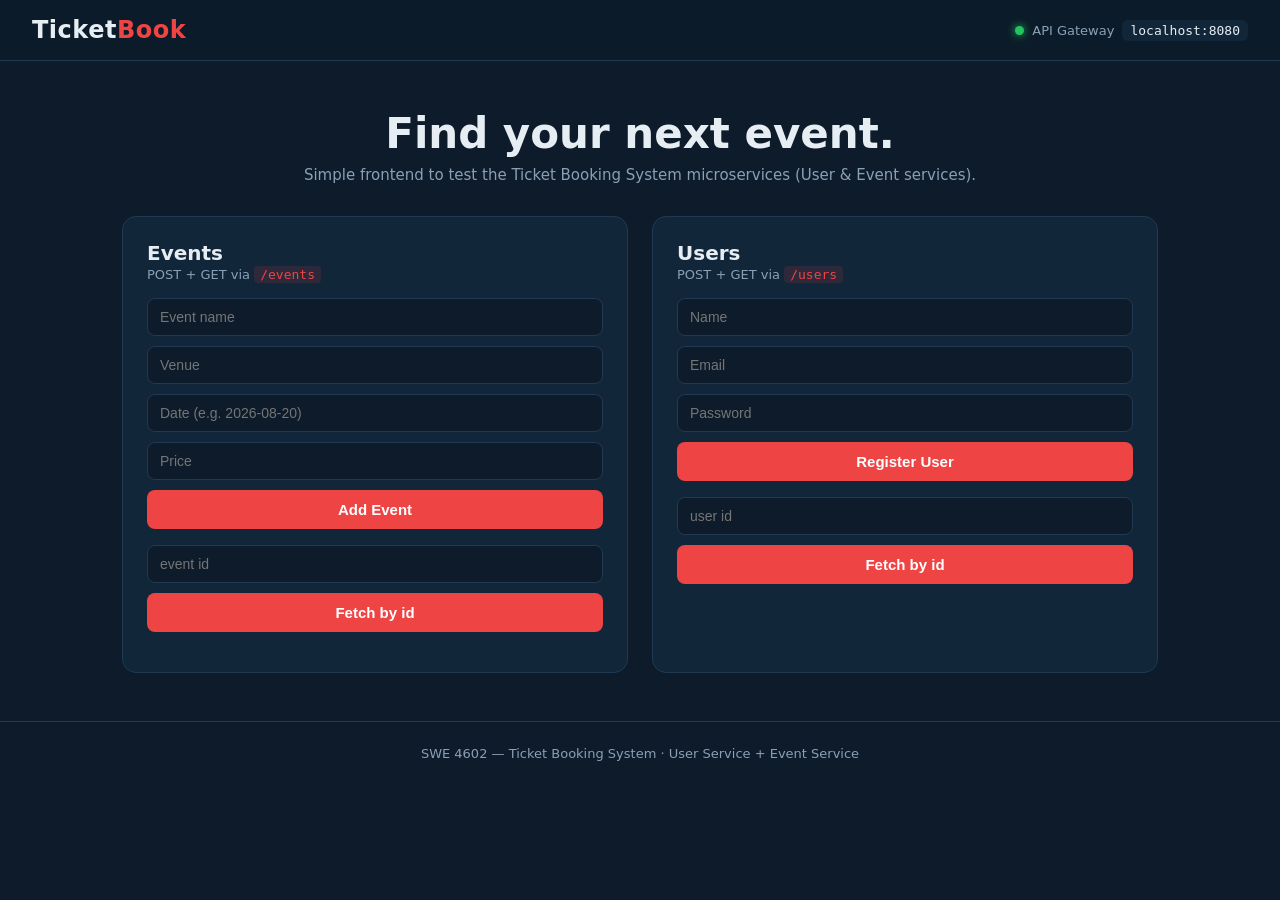
==== frontend/index.html @ b404e8c5 "Add CORS config to API gateway and test frontend" ====
<!DOCTYPE html>
<html lang="en">
<head>
  <meta charset="UTF-8" />
  <meta name="viewport" content="width=device-width, initial-scale=1.0" />
  <title>TicketBook — Microservices Test</title>
  <link rel="stylesheet" href="styles.css" />
</head>
<body>

  <header class="topbar">
    <div class="logo">Ticket<span>Book</span></div>
    <div class="api-status">
      <span class="dot"></span> API Gateway <code>localhost:8080</code>
    </div>
  </header>

  <section class="hero">
    <h1>Find your next event.</h1>
    <p>Simple frontend to test the Ticket Booking System microservices (User &amp; Event services).</p>
  </section>

  <main class="grid">

    <!-- EVENTS -->
    <section class="card">
      <h2>Events</h2>
      <p class="hint">POST + GET via <code>/events</code></p>

      <form id="event-form" class="form">
        <input type="text" name="name" placeholder="Event name" required />
        <input type="text" name="venue" placeholder="Venue" required />
        <input type="text" name="date" placeholder="Date (e.g. 2026-08-20)" required />
        <input type="number" name="price" placeholder="Price" step="0.01" required />
        <button type="submit">Add Event</button>
      </form>

      <div class="response" id="event-response"></div>
      <div class="list" id="event-list"></div>
    </section>

    <!-- USERS -->
    <section class="card">
      <h2>Users</h2>
      <p class="hint">POST + GET via <code>/users</code></p>

      <form id="user-form" class="form">
        <input type="text" name="name" placeholder="Name" required />
        <input type="email" name="email" placeholder="Email" required />
        <input type="password" name="password" placeholder="Password" required />
        <button type="submit">Register User</button>
      </form>

      <div class="response" id="user-response"></div>
      <div class="list" id="user-list"></div>
    </section>

  </main>

  <footer class="foot">SWE 4602 — Ticket Booking System · User Service + Event Service</footer>

  <script src="app.js"></script>
</body>
</html>
---- frontend/styles.css ----
* {
  margin: 0;
  padding: 0;
  box-sizing: border-box;
}

:root {
  --bg: #0d1b2a;
  --card: #12263a;
  --accent: #ef4444;
  --accent-dark: #dc2626;
  --text: #e6edf3;
  --muted: #8aa0b5;
  --border: #1f3a52;
}

body {
  font-family: "Segoe UI", system-ui, sans-serif;
  background: var(--bg);
  color: var(--text);
  min-height: 100vh;
}

.topbar {
  display: flex;
  align-items: center;
  justify-content: space-between;
  padding: 16px 32px;
  border-bottom: 1px solid var(--border);
  background: rgba(13, 27, 42, 0.9);
  position: sticky;
  top: 0;
}

.logo {
  font-size: 24px;
  font-weight: 800;
  letter-spacing: 0.5px;
}

.logo span {
  color: var(--accent);
}

.api-status {
  font-size: 13px;
  color: var(--muted);
  display: flex;
  align-items: center;
  gap: 8px;
}

.api-status code {
  background: var(--card);
  padding: 3px 8px;
  border-radius: 6px;
  color: var(--text);
}

.dot {
  width: 9px;
  height: 9px;
  border-radius: 50%;
  background: #22c55e;
  box-shadow: 0 0 8px #22c55e;
}

.hero {
  text-align: center;
  padding: 48px 24px 32px;
}

.hero h1 {
  font-size: 42px;
  font-weight: 800;
  margin-bottom: 8px;
}

.hero p {
  color: var(--muted);
  font-size: 15px;
}

.grid {
  display: grid;
  grid-template-columns: repeat(auto-fit, minmax(340px, 1fr));
  gap: 24px;
  max-width: 1100px;
  margin: 0 auto;
  padding: 0 32px 48px;
}

.card {
  background: var(--card);
  border: 1px solid var(--border);
  border-radius: 14px;
  padding: 24px;
}

.card h2 {
  font-size: 20px;
  margin-bottom: 2px;
}

.hint {
  font-size: 13px;
  color: var(--muted);
  margin-bottom: 16px;
}

.hint code {
  color: var(--accent);
  background: rgba(239, 68, 68, 0.12);
  padding: 1px 6px;
  border-radius: 4px;
}

.form {
  display: flex;
  flex-direction: column;
  gap: 10px;
  margin-bottom: 16px;
}

.form input {
  background: var(--bg);
  border: 1px solid var(--border);
  border-radius: 8px;
  padding: 10px 12px;
  color: var(--text);
  font-size: 14px;
  outline: none;
}

.form input:focus {
  border-color: var(--accent);
}

.form button {
  background: var(--accent);
  color: #fff;
  border: none;
  border-radius: 8px;
  padding: 11px;
  font-size: 15px;
  font-weight: 700;
  cursor: pointer;
  transition: background 0.15s;
}

.form button:hover {
  background: var(--accent-dark);
}

.response {
  font-size: 13px;
  border-radius: 8px;
  padding: 10px 12px;
  margin-bottom: 14px;
  display: none;
  white-space: pre-wrap;
  word-break: break-word;
}

.response.ok {
  display: block;
  background: rgba(34, 197, 94, 0.12);
  border: 1px solid rgba(34, 197, 94, 0.4);
  color: #86efac;
}

.response.err {
  display: block;
  background: rgba(239, 68, 68, 0.12);
  border: 1px solid rgba(239, 68, 68, 0.4);
  color: #fca5a5;
}

.list {
  display: flex;
  flex-direction: column;
  gap: 8px;
}

.item {
  background: var(--bg);
  border: 1px solid var(--border);
  border-radius: 8px;
  padding: 10px 12px;
  font-size: 13px;
  color: var(--text);
  display: flex;
  justify-content: space-between;
  gap: 12px;
}

.item .id {
  color: var(--muted);
  font-size: 11px;
}

.foot {
  text-align: center;
  color: var(--muted);
  font-size: 13px;
  padding: 24px;
  border-top: 1px solid var(--border);
}
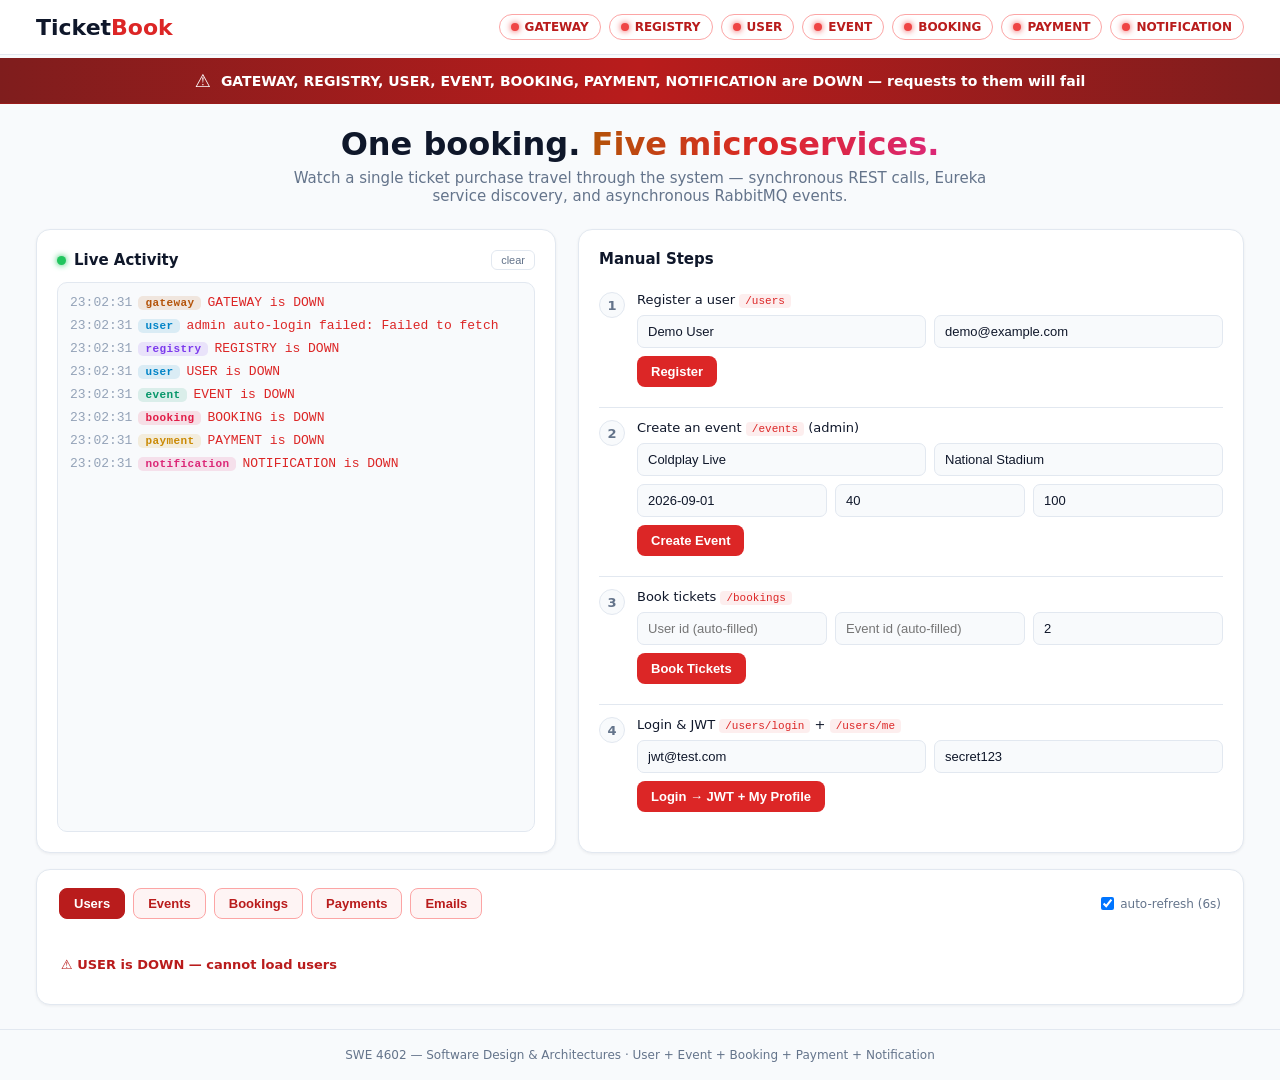
==== commit d453dcd1: "Add ticket booking microservices stack This change introduces the full ticket-booking platform: user" ====
--- a/frontend/index.html
+++ b/frontend/index.html
@@ -3,62 +3,132 @@
 <head>
   <meta charset="UTF-8" />
   <meta name="viewport" content="width=device-width, initial-scale=1.0" />
-  <title>TicketBook — Microservices Test</title>
+  <title>TicketBook — Microservices Demo</title>
   <link rel="stylesheet" href="styles.css" />
 </head>
 <body>
 
   <header class="topbar">
     <div class="logo">Ticket<span>Book</span></div>
-    <div class="api-status">
-      <span class="dot"></span> API Gateway <code>localhost:8080</code>
+    <div class="status-pills" id="status-pills">
+      <span class="pill checking">checking services…</span>
     </div>
   </header>
 
+  <div class="down-banner" id="down-banner" style="display:none">
+    <span class="warn">&#9888;</span>
+    <span id="down-text"></span>
+  </div>
+
   <section class="hero">
-    <h1>Find your next event.</h1>
-    <p>Simple frontend to test the Ticket Booking System microservices (User &amp; Event services).</p>
+    <h1>One booking. <span class="grad">Five microservices.</span></h1>
+    <p class="sub">
+      Watch a single ticket purchase travel through the system — synchronous REST calls,
+      Eureka service discovery, and asynchronous RabbitMQ events.
+    </p>
   </section>
 
-  <main class="grid">
+  <main class="layout">
 
-    <!-- EVENTS -->
-    <section class="card">
-      <h2>Events</h2>
-      <p class="hint">POST + GET via <code>/events</code></p>
+    <div class="col-left">
+      <section class="panel">
+        <div class="panel-head">
+          <h3><span class="live-dot"></span> Live Activity</h3>
+          <button id="clear-feed" class="mini">clear</button>
+        </div>
+        <div class="feed-wrap">
+          <div class="feed" id="feed">
+            <div class="feed-line muted">Waiting for a demo to start…</div>
+          </div>
+        </div>
+      </section>
+    </div>
 
-      <form id="event-form" class="form">
-        <input type="text" name="name" placeholder="Event name" required />
-        <input type="text" name="venue" placeholder="Venue" required />
-        <input type="text" name="date" placeholder="Date (e.g. 2026-08-20)" required />
-        <input type="number" name="price" placeholder="Price" step="0.01" required />
-        <button type="submit">Add Event</button>
-      </form>
+    <div class="col-right">
+      <section class="panel">
+        <div class="panel-head"><h3>Manual Steps</h3></div>
+        <div class="steps-body">
 
-      <div class="response" id="event-response"></div>
-      <div class="list" id="event-list"></div>
-    </section>
+        <form id="step1" class="step">
+          <div class="step-num">1</div>
+          <div class="step-body">
+            <div class="step-title">Register a user <code>/users</code></div>
+            <div class="row">
+              <input name="name" placeholder="Name" value="Demo User" />
+              <input name="email" placeholder="Email" value="demo@example.com" />
+            </div>
+            <button class="btn small">Register</button>
+            <div class="step-out" data-out="1"></div>
+          </div>
+        </form>
 
-    <!-- USERS -->
-    <section class="card">
-      <h2>Users</h2>
-      <p class="hint">POST + GET via <code>/users</code></p>
+        <form id="step2" class="step">
+          <div class="step-num">2</div>
+          <div class="step-body">
+            <div class="step-title">Create an event <code>/events</code> (admin)</div>
+            <div class="row">
+              <input name="name" placeholder="Event name" value="Coldplay Live" />
+              <input name="venue" placeholder="Venue" value="National Stadium" />
+            </div>
+            <div class="row">
+              <input name="date" placeholder="Date" value="2026-09-01" />
+              <input name="price" placeholder="Price/seat" value="40" type="number" step="0.01" />
+              <input name="totalSeats" placeholder="Seats" value="100" type="number" />
+            </div>
+            <button class="btn small">Create Event</button>
+            <div class="step-out" data-out="2"></div>
+          </div>
+        </form>
 
-      <form id="user-form" class="form">
-        <input type="text" name="name" placeholder="Name" required />
-        <input type="email" name="email" placeholder="Email" required />
-        <input type="password" name="password" placeholder="Password" required />
-        <button type="submit">Register User</button>
-      </form>
+        <form id="step3" class="step">
+          <div class="step-num">3</div>
+          <div class="step-body">
+            <div class="step-title">Book tickets <code>/bookings</code></div>
+            <div class="row">
+              <input name="userId" placeholder="User id (auto-filled)" />
+              <input name="eventId" placeholder="Event id (auto-filled)" />
+              <input name="seats" placeholder="Seats" value="2" type="number" min="1" />
+            </div>
+            <button class="btn small">Book Tickets</button>
+            <div class="step-out" data-out="3"></div>
+          </div>
+        </form>
 
-      <div class="response" id="user-response"></div>
-      <div class="list" id="user-list"></div>
-    </section>
+        <form id="step4" class="step">
+          <div class="step-num">4</div>
+          <div class="step-body">
+            <div class="step-title">Login &amp; JWT <code>/users/login</code> + <code>/users/me</code></div>
+            <div class="row">
+              <input name="email" placeholder="Email" value="jwt@test.com" />
+              <input name="password" placeholder="Password" value="secret123" />
+            </div>
+            <button class="btn small">Login → JWT + My Profile</button>
+            <div class="step-out" data-out="4"></div>
+          </div>
+        </form>
+
+        </div>
+      </section>
+    </div>
 
   </main>
 
-  <footer class="foot">SWE 4602 — Ticket Booking System · User Service + Event Service</footer>
+  <section class="panel data-panel">
+    <div class="panel-head">
+      <div class="tabs">
+        <button class="tab active" data-tab="users">Users</button>
+        <button class="tab" data-tab="events">Events</button>
+        <button class="tab" data-tab="bookings">Bookings</button>
+        <button class="tab" data-tab="payments">Payments</button>
+        <button class="tab" data-tab="notifications">Emails</button>
+      </div>
+      <label class="autoref"><input type="checkbox" id="autoref" checked /> auto-refresh (6s)</label>
+    </div>
+    <div class="table-wrap" id="data-view"></div>
+  </section>
+
+  <footer class="foot">SWE 4602 — Software Design &amp; Architectures · User + Event + Booking + Payment + Notification</footer>
 
   <script src="app.js"></script>
 </body>
-</html>+</html>
--- a/frontend/styles.css
+++ b/frontend/styles.css
@@ -5,13 +5,23 @@
 }
 
 :root {
-  --bg: #0d1b2a;
-  --card: #12263a;
-  --accent: #ef4444;
-  --accent-dark: #dc2626;
-  --text: #e6edf3;
-  --muted: #8aa0b5;
-  --border: #1f3a52;
+  --bg: #f8fafc;
+  --card: #ffffff;
+  --border: #e2e8f0;
+  --input-bg: #f8fafc;
+  --text: #0f172a;
+  --muted: #64748b;
+  --accent: #dc2626;
+  --accent-dark: #b91c1c;
+
+  --c-gateway: #b45309;
+  --c-registry: #7c3aed;
+  --c-user: #0284c7;
+  --c-event: #059669;
+  --c-booking: #e11d48;
+  --c-payment: #ca8a04;
+  --c-notification: #db2777;
+  --c-rabbit: #ea580c;
 }
 
 body {
@@ -21,188 +31,333 @@
   min-height: 100vh;
 }
 
+/* ---------- top bar ---------- */
+
 .topbar {
   display: flex;
   align-items: center;
   justify-content: space-between;
-  padding: 16px 32px;
+  gap: 16px;
+  flex-wrap: wrap;
+  padding: 14px 36px;
   border-bottom: 1px solid var(--border);
-  background: rgba(13, 27, 42, 0.9);
+  background: var(--card);
   position: sticky;
   top: 0;
-}
-
-.logo {
-  font-size: 24px;
-  font-weight: 800;
-  letter-spacing: 0.5px;
-}
-
-.logo span {
-  color: var(--accent);
-}
-
-.api-status {
+  z-index: 10;
+}
+
+.logo { font-size: 22px; font-weight: 800; color: var(--text); }
+.logo span { color: var(--accent); }
+
+.status-pills { display: flex; gap: 8px; flex-wrap: wrap; }
+
+.pill {
+  font-size: 12px;
+  padding: 5px 11px;
+  border-radius: 999px;
+  border: 1px solid var(--border);
+  background: var(--card);
+  color: var(--muted);
+  display: flex;
+  align-items: center;
+  gap: 6px;
+  transition: all 0.25s;
+  font-weight: 600;
+}
+
+.pill .dot {
+  width: 8px; height: 8px; border-radius: 50%;
+  background: #cbd5e1;
+}
+
+.pill.up { border-color: #86efac; color: #15803d; }
+.pill.up .dot { background: #22c55e; box-shadow: 0 0 6px #22c55e; }
+
+.pill.down { border-color: #fca5a5; color: #b91c1c; }
+.pill.down .dot { background: #ef4444; box-shadow: 0 0 6px #ef4444; }
+
+.pill.checking .dot { background: #f59e0b; animation: blink 1s infinite; }
+
+@keyframes blink { 50% { opacity: 0.3; } }
+
+/* ---------- down banner ---------- */
+
+.down-banner {
+  display: flex;
+  align-items: center;
+  justify-content: center;
+  gap: 10px;
+  padding: 12px 20px;
+  background: linear-gradient(90deg, #7f1d1d, #b91c1c, #7f1d1d);
+  border-bottom: 1px solid #991b1b;
+  color: #ffffff;
+  font-weight: 700;
+  font-size: 14px;
+  position: sticky;
+  top: 58px;
+  z-index: 9;
+  animation: slide 0.3s ease;
+}
+
+.down-banner .warn { font-size: 18px; animation: blink 1.2s infinite; }
+
+/* ---------- hero ---------- */
+
+.hero { text-align: center; padding: 24px 36px 16px; }
+
+.hero h1 { font-size: 32px; font-weight: 800; color: var(--text); }
+.hero .grad {
+  background: linear-gradient(90deg, #b45309, #dc2626, #db2777);
+  -webkit-background-clip: text;
+  background-clip: text;
+  color: transparent;
+}
+
+.hero .sub { color: var(--muted); margin: 6px auto 0; max-width: 720px; font-size: 15px; }
+
+/* ---------- layout ---------- */
+
+.layout {
+  display: grid;
+  grid-template-columns: 1fr 1fr;
+  gap: 22px;
+  padding: 8px 36px 16px;
+  align-items: stretch;
+}
+
+@media (max-width: 980px) {
+  .layout { grid-template-columns: 1fr; }
+  .feed { position: static; height: 400px; }
+}
+
+.panel {
+  background: var(--card);
+  border: 1px solid var(--border);
+  border-radius: 14px;
+  padding: 20px;
+  box-shadow: 0 1px 3px rgba(15, 23, 42, 0.06);
+  display: flex;
+  flex-direction: column;
+  overflow: hidden;
+}
+
+.panel-head {
+  display: flex;
+  align-items: center;
+  justify-content: space-between;
+  margin-bottom: 12px;
+  flex-shrink: 0;
+}
+
+.panel-head h3 { font-size: 15px; display: flex; align-items: center; gap: 8px; color: var(--text); }
+
+.live-dot {
+  width: 9px; height: 9px; border-radius: 50%;
+  background: #22c55e;
+  box-shadow: 0 0 6px #22c55e;
+  animation: blink 1.6s infinite;
+}
+
+.mini {
+  background: none;
+  border: 1px solid var(--border);
+  color: var(--muted);
+  border-radius: 6px;
+  padding: 3px 9px;
+  font-size: 11px;
+  cursor: pointer;
+}
+.mini:hover { color: var(--text); border-color: var(--accent); }
+
+/* ---------- activity feed ---------- */
+
+.feed-wrap {
+  flex: 1;
+  position: relative;
+  min-height: 0;
+}
+
+.feed {
+  position: absolute;
+  inset: 0;
+  font-family: "Cascadia Code", Consolas, monospace;
   font-size: 13px;
-  color: var(--muted);
-  display: flex;
-  align-items: center;
-  gap: 8px;
-}
-
-.api-status code {
-  background: var(--card);
-  padding: 3px 8px;
-  border-radius: 6px;
-  color: var(--text);
-}
-
-.dot {
-  width: 9px;
-  height: 9px;
-  border-radius: 50%;
-  background: #22c55e;
-  box-shadow: 0 0 8px #22c55e;
-}
-
-.hero {
-  text-align: center;
-  padding: 48px 24px 32px;
-}
-
-.hero h1 {
-  font-size: 42px;
-  font-weight: 800;
-  margin-bottom: 8px;
-}
-
-.hero p {
-  color: var(--muted);
-  font-size: 15px;
-}
-
-.grid {
-  display: grid;
-  grid-template-columns: repeat(auto-fit, minmax(340px, 1fr));
-  gap: 24px;
-  max-width: 1100px;
-  margin: 0 auto;
-  padding: 0 32px 48px;
-}
-
-.card {
-  background: var(--card);
-  border: 1px solid var(--border);
-  border-radius: 14px;
-  padding: 24px;
-}
-
-.card h2 {
-  font-size: 20px;
-  margin-bottom: 2px;
-}
-
-.hint {
-  font-size: 13px;
-  color: var(--muted);
-  margin-bottom: 16px;
-}
-
-.hint code {
-  color: var(--accent);
-  background: rgba(239, 68, 68, 0.12);
-  padding: 1px 6px;
-  border-radius: 4px;
-}
-
-.form {
-  display: flex;
-  flex-direction: column;
-  gap: 10px;
-  margin-bottom: 16px;
-}
-
-.form input {
-  background: var(--bg);
-  border: 1px solid var(--border);
-  border-radius: 8px;
-  padding: 10px 12px;
-  color: var(--text);
-  font-size: 14px;
-  outline: none;
-}
-
-.form input:focus {
-  border-color: var(--accent);
-}
-
-.form button {
-  background: var(--accent);
-  color: #fff;
-  border: none;
-  border-radius: 8px;
-  padding: 11px;
-  font-size: 15px;
-  font-weight: 700;
-  cursor: pointer;
-  transition: background 0.15s;
-}
-
-.form button:hover {
-  background: var(--accent-dark);
-}
-
-.response {
-  font-size: 13px;
-  border-radius: 8px;
-  padding: 10px 12px;
-  margin-bottom: 14px;
-  display: none;
-  white-space: pre-wrap;
-  word-break: break-word;
-}
-
-.response.ok {
-  display: block;
-  background: rgba(34, 197, 94, 0.12);
-  border: 1px solid rgba(34, 197, 94, 0.4);
-  color: #86efac;
-}
-
-.response.err {
-  display: block;
-  background: rgba(239, 68, 68, 0.12);
-  border: 1px solid rgba(239, 68, 68, 0.4);
-  color: #fca5a5;
-}
-
-.list {
+  overflow-y: auto;
   display: flex;
   flex-direction: column;
   gap: 8px;
-}
-
-.item {
+  padding: 12px;
   background: var(--bg);
   border: 1px solid var(--border);
+  border-radius: 10px;
+}
+
+.feed::-webkit-scrollbar { width: 8px; }
+.feed::-webkit-scrollbar-thumb { background: #cbd5e1; border-radius: 4px; }
+
+.feed-line { display: flex; flex-wrap: wrap; gap: 6px; align-items: baseline; animation: slide 0.25s ease; }
+.feed-line .ts { color: #94a3b8; flex-shrink: 0; }
+.feed-line.muted { color: var(--muted); animation: none; }
+
+@keyframes slide { from { opacity: 0; transform: translateX(-8px); } to { opacity: 1; transform: none; } }
+
+.tag {
+  font-size: 11px;
+  font-weight: 700;
+  padding: 1px 7px;
+  border-radius: 5px;
+  letter-spacing: 0.4px;
+  white-space: nowrap;
+}
+
+.tag.frontend     { background: rgba(100,116,139,0.12); color: #475569; }
+.tag.gateway      { background: rgba(180,83,9,0.12);   color: var(--c-gateway); }
+.tag.registry     { background: rgba(124,58,237,0.12); color: var(--c-registry); }
+.tag.user         { background: rgba(2,132,199,0.12);  color: var(--c-user); }
+.tag.event        { background: rgba(5,150,105,0.12);  color: var(--c-event); }
+.tag.booking      { background: rgba(225,29,72,0.12);  color: var(--c-booking); }
+.tag.payment      { background: rgba(202,138,4,0.12);  color: var(--c-payment); }
+.tag.notification { background: rgba(219,39,119,0.12); color: var(--c-notification); }
+.tag.rabbit       { background: rgba(234,88,12,0.12);  color: var(--c-rabbit); }
+.tag.broker       { background: rgba(234,88,12,0.12);  color: var(--c-rabbit); }
+
+.feed-line .ok  { color: #16a34a; }
+.feed-line .err { color: #dc2626; }
+.feed-line .dim { color: #64748b; }
+
+.sep {
+  border-top: 1px dashed #cbd5e1;
+  margin: 6px 0;
+  color: var(--muted);
+  padding-top: 6px;
+  font-size: 11px;
+}
+
+/* ---------- manual steps ---------- */
+
+.steps-body { flex: 1; display: flex; flex-direction: column; justify-content: space-evenly; }
+
+.step {
+  display: flex;
+  gap: 12px;
+  padding: 12px 0;
+  border-bottom: 1px solid var(--border);
+}
+.step:last-child { border-bottom: none; }
+
+.step-num {
+  width: 26px; height: 26px;
+  border-radius: 50%;
+  background: var(--bg);
+  border: 1px solid var(--border);
+  color: var(--muted);
+  display: flex;
+  align-items: center;
+  justify-content: center;
+  font-weight: 700;
+  font-size: 13px;
+  flex-shrink: 0;
+}
+
+.step-body { flex: 1; }
+.step-title { font-size: 13px; margin-bottom: 8px; color: var(--text); }
+.step-title code { color: var(--accent); background: rgba(220,38,38,0.08); padding: 1px 6px; border-radius: 4px; font-size: 11px; }
+
+.row { display: flex; gap: 8px; margin-bottom: 8px; }
+
+.step input {
+  flex: 1;
+  min-width: 0;
+  background: var(--input-bg);
+  border: 1px solid var(--border);
+  border-radius: 7px;
+  padding: 8px 10px;
+  color: var(--text);
+  font-size: 13px;
+  outline: none;
+}
+.step input:focus { border-color: var(--accent); background: #ffffff; }
+
+.step-out { margin-top: 8px; font-size: 12px; font-family: Consolas, monospace; word-break: break-word; }
+.step-out.ok  { color: #15803d; }
+.step-out.err { color: #b91c1c; }
+
+/* ---------- buttons ---------- */
+
+.btn {
+  border: none;
+  border-radius: 10px;
+  padding: 12px 22px;
+  font-size: 15px;
+  font-weight: 700;
+  cursor: pointer;
+  color: #fff;
+  transition: transform 0.1s, background 0.15s;
+}
+
+.btn:hover { transform: translateY(-1px); }
+.btn:active { transform: translateY(0); }
+
+.btn.small { padding: 8px 14px; font-size: 13px; border-radius: 8px; background: var(--accent); }
+.btn.small:hover { background: var(--accent-dark); }
+
+/* ---------- data tabs ---------- */
+
+.data-panel { margin: 0 36px 24px; padding: 18px 22px; min-height: 0; }
+
+.tabs { display: flex; gap: 8px; flex-wrap: wrap; }
+
+.tab {
+  background: var(--bg);
+  color: var(--muted);
+  border: 1px solid var(--border);
   border-radius: 8px;
-  padding: 10px 12px;
+  padding: 7px 14px;
   font-size: 13px;
-  color: var(--text);
-  display: flex;
-  justify-content: space-between;
-  gap: 12px;
-}
-
-.item .id {
-  color: var(--muted);
+  font-weight: 600;
+  cursor: pointer;
+  transition: all 0.15s;
+}
+.tab:hover { color: var(--text); }
+.tab.active { background: var(--accent); border-color: var(--accent); color: #fff; }
+
+.tab.down {
+  border-color: #fca5a5;
+  color: #b91c1c;
+  background: rgba(239, 68, 68, 0.06);
+  animation: blink 1.5s infinite;
+}
+.tab.down.active { background: var(--accent-dark); border-color: var(--accent-dark); color: #fff; }
+
+.autoref { font-size: 12px; color: var(--muted); display: flex; gap: 6px; align-items: center; cursor: pointer; }
+
+.table-wrap { overflow-x: auto; margin-top: 12px; }
+
+table { width: 100%; border-collapse: collapse; font-size: 13px; }
+th, td { text-align: left; padding: 9px 14px; border-bottom: 1px solid var(--border); white-space: nowrap; }
+th { color: var(--muted); font-weight: 600; font-size: 12px; }
+td .mono { font-family: Consolas, monospace; font-size: 12px; color: var(--muted); }
+
+.badge {
   font-size: 11px;
-}
+  font-weight: 700;
+  padding: 2px 9px;
+  border-radius: 999px;
+}
+.badge.CONFIRMED, .badge.SUCCESS { background: rgba(22,163,74,0.12);  color: #15803d; }
+.badge.CANCELLED, .badge.FAILED { background: rgba(220,38,38,0.10);  color: #b91c1c; }
+.badge.PENDING  { background: rgba(202,138,4,0.12); color: #a16207; }
+
+.empty { color: var(--muted); font-size: 13px; padding: 14px 2px; }
+.empty.err { color: #b91c1c; font-weight: 700; animation: blink 1.5s infinite; }
+
+/* ---------- footer ---------- */
 
 .foot {
   text-align: center;
   color: var(--muted);
-  font-size: 13px;
-  padding: 24px;
+  font-size: 12px;
+  padding: 18px;
   border-top: 1px solid var(--border);
-}+}
